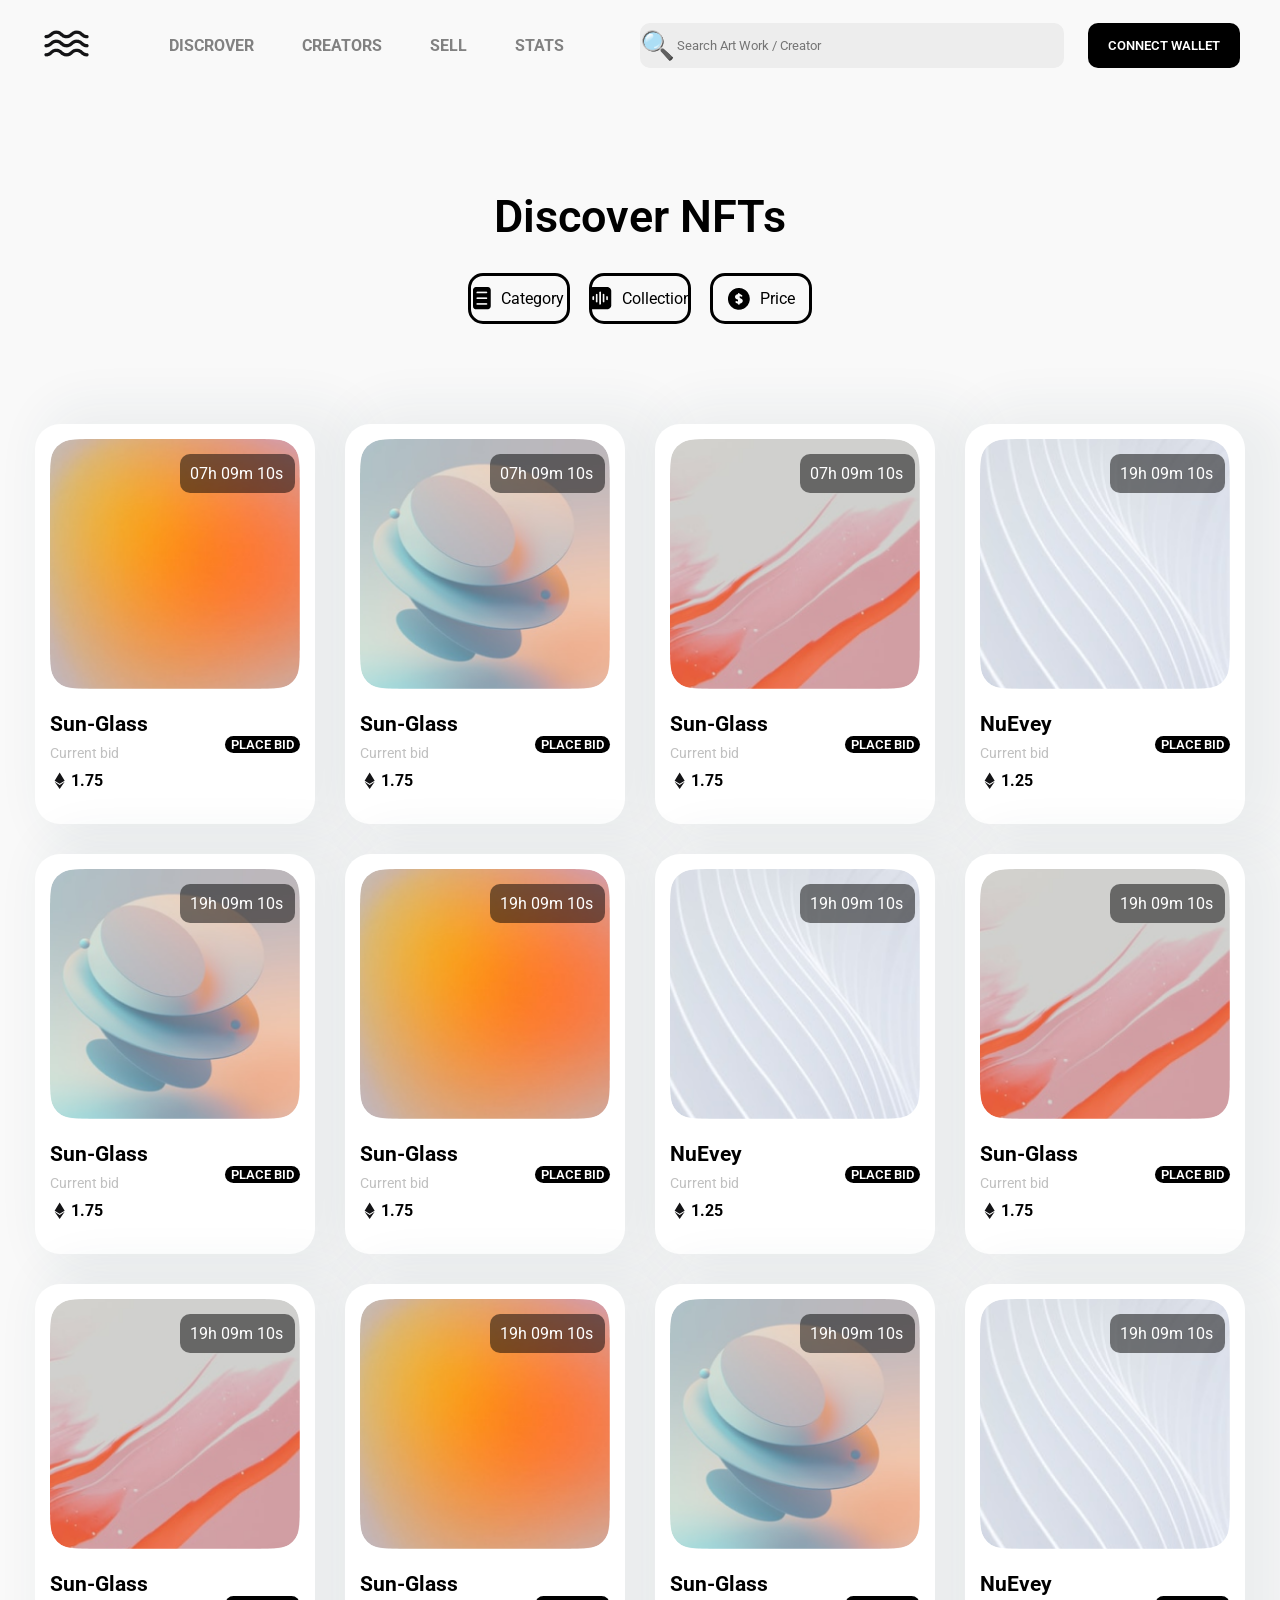
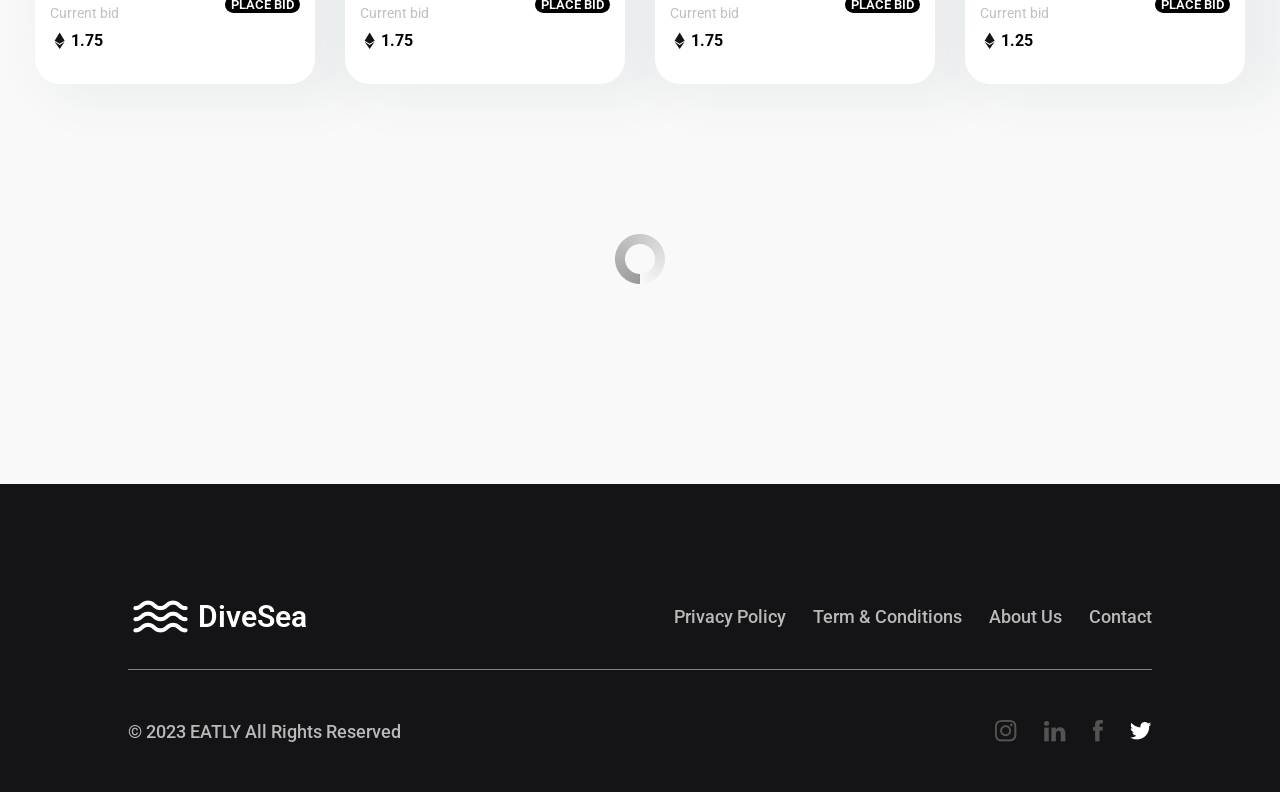
==== Main/discorver.html @ b4e40f57 "first commit" ====
<!DOCTYPE html>
<html lang="en">
<head>
    <meta charset="UTF-8">
    <meta name="viewport" content="width=device-width, initial-scale=1.0">
    <title>Discover NFTs</title>
    <link rel="stylesheet" href="static/styles/discrover.css">
    <script defer src="static/js/discover.js"></script>
    <link rel="icon" href="logo.png" type="image/x-icon">
</head>
<body>
    <div class="header">
        <div class="header__logo">
            <a href="DiveSea.html"><img src="static/imgs/logo.png" alt="..."></a>
        </div>
        <div class="header__nav">
            <a href=""><span>DISCROVER</span></a>
            <a href="productDetail.html"><span>CREATORS</span></a>
            <a href=""><span>SELL</span></a>
            <a href=""><span>STATS</span></a>
        </div>
        <div class="right-block">
            <div class="search">
                🔍
                <input type="text" placeholder="Search Art Work / Creator">
            </div>
            <button>CONNECT WALLET</button>
        </div>
        <button class="header__burger" id="burgerBtn">
            <span></span>
            <span></span>
            <span></span>
        </button>
    </div>
    <div class="header__dropdown" id="dropdown">
        <nav>
            <a href=""><span>DISCROVER</span></a>
            <a href=""><span>CREATORS</span></a>
            <a href=""><span>SELL</span></a>
            <a href=""><span>STATS</span></a>
        </nav>
    </div>
    <div class="main">
        <span>Discover NFTs</span>
        <div class="three-blocks">
            <span><img src="static/imgs/category.png" alt="">Category</span>
            <span><img src="static/imgs/collection.png" alt="">Collection</span>
            <span><img src="static/imgs/price.png" alt="">Price</span>
        </div>
        <div class="main__grid">
            <div class="Slider1">
                <img class="slide1" src="static/imgs/slider1.png" alt="Загрузка">
                <h1 class="Nameslide">Sun-Glass</h1>
                <div class="Current">
                    Current bid
                </div>
                <img class="romb" src="static/imgs/romb.svg" alt="..."><p class="ratio"> <b>1.75</b></p>
                <button class="buttonslider">PLACE BID</button>
                <div class="timer"></div>
            </div>
            <div class="Slider2">
                <img class="slide2" src="static/imgs/slider2.png" alt="Загрузка">
                <h1 class="Nameslide">Sun-Glass</h1>
                <div class="Current">
                    Current bid
                </div>
                <img class="romb" src="static/imgs/romb.svg" alt="..."><p class="ratio"> <b>1.75</b></p>
                <button class="buttonslider">PLACE BID</button>
                <div class="timer"></div>
            </div>
            <div class="Slider3">
                <img class="slide3" src="static/imgs/slider3.png" alt="Загрузка">
                <h1 class="Nameslide">Sun-Glass</h1>
                <div class="Current">
                    Current bid
                </div>
                <img class="romb" src="static/imgs/romb.svg" alt="..."><p class="ratio"> <b>1.75</b></p>
                <button class="buttonslider">PLACE BID</button>
                <div class="timer"></div>
            </div>
            <div class="Slider4">
                <img class="slide4" src="static/imgs/slider4.png" alt="Загрузка">
                <h1 class="Nameslide">NuEvey</h1>
                <div class="Current">
                    Current bid
                </div>
                <img class="romb" src="static/imgs/romb.svg" alt="..."><p class="ratio"> <b>1.25</b></p>
                <button class="buttonslider">PLACE BID</button>
                <div class="timer"></div>
            </div>
            <div class="Slider2">
                <img class="slide2" src="static/imgs/slider2.png" alt="Загрузка">
                <h1 class="Nameslide">Sun-Glass</h1>
                <div class="Current">
                    Current bid
                </div>
                <img class="romb" src="static/imgs/romb.svg" alt="..."><p class="ratio"> <b>1.75</b></p>
                <button class="buttonslider">PLACE BID</button>
                <div class="timer"></div>
            </div>
            <div class="Slider1">
                <img class="slide1" src="static/imgs/slider1.png" alt="Загрузка">
                <h1 class="Nameslide">Sun-Glass</h1>
                <div class="Current">
                    Current bid
                </div>
                <img class="romb" src="static/imgs/romb.svg" alt="..."><p class="ratio"> <b>1.75</b></p>
                <button class="buttonslider">PLACE BID</button>
                <div class="timer"></div>
            </div>
            <div class="Slider4">
                <img class="slide4" src="static/imgs/slider4.png" alt="Загрузка">
                <h1 class="Nameslide">NuEvey</h1>
                <div class="Current">
                    Current bid
                </div>
                <img class="romb" src="static/imgs/romb.svg" alt="..."><p class="ratio"> <b>1.25</b></p>
                <button class="buttonslider">PLACE BID</button>
                <div class="timer"></div>
            </div>
            <div class="Slider3">
                <img class="slide3" src="static/imgs/slider3.png" alt="Загрузка">
                <h1 class="Nameslide">Sun-Glass</h1>
                <div class="Current">
                    Current bid
                </div>
                <img class="romb" src="static/imgs/romb.svg" alt="..."><p class="ratio"> <b>1.75</b></p>
                <button class="buttonslider">PLACE BID</button>
                <div class="timer"></div>
            </div>
            <div class="Slider3">
                <img class="slide3" src="static/imgs/slider3.png" alt="Загрузка">
                <h1 class="Nameslide">Sun-Glass</h1>
                <div class="Current">
                    Current bid
                </div>
                <img class="romb" src="static/imgs/romb.svg" alt="..."><p class="ratio"> <b>1.75</b></p>
                <button class="buttonslider">PLACE BID</button>
                <div class="timer"></div>
            </div>
            <div class="Slider1">
                <img class="slide1" src="static/imgs/slider1.png" alt="Загрузка">
                <h1 class="Nameslide">Sun-Glass</h1>
                <div class="Current">
                    Current bid
                </div>
                <img class="romb" src="static/imgs/romb.svg" alt="..."><p class="ratio"> <b>1.75</b></p>
                <button class="buttonslider">PLACE BID</button>
                <div class="timer"></div>
            </div>
            <div class="Slider2">
                <img class="slide2" src="static/imgs/slider2.png" alt="Загрузка">
                <h1 class="Nameslide">Sun-Glass</h1>
                <div class="Current">
                    Current bid
                </div>
                <img class="romb" src="static/imgs/romb.svg" alt="..."><p class="ratio"> <b>1.75</b></p>
                <button class="buttonslider">PLACE BID</button>
                <div class="timer"></div>
            </div>
            <div class="Slider4">
                <img class="slide4" src="static/imgs/slider4.png" alt="Загрузка">
                <h1 class="Nameslide">NuEvey</h1>
                <div class="Current">
                    Current bid
                </div>
                <img class="romb" src="static/imgs/romb.svg" alt="..."><p class="ratio"> <b>1.25</b></p>
                <button class="buttonslider">PLACE BID</button>
                <div class="timer"></div>
            </div>
        </div>
        <img src="static/imgs/Loading.png" alt="" style="margin-bottom: 200px;">
    </div>
    
    <div class="footer">
        <div class="footer__inner">
            <div class="footer-top">
                <div class="footer-left-block">
                    <img src="static/imgs/logo-footer.png" alt="">
                    <span>DiveSea</span>
                </div>
                <div class="footer-right-block">
                    <span>Privacy Policy</span>
                    <span>Term & Conditions</span>
                    <span>About Us</span>
                    <span>Contact</span>
                </div>
            </div>
            <div class="footer-bottom">
                <div class="footer-left-block">
                    <span>© 2023 EATLY All Rights Reserved</span>
                </div>
                <div class="footer-right-block">
                    <img src="static/imgs/instagram.png" alt="">
                    <img src="static/imgs/in.png" alt="">
                    <img src="static/imgs/facebook.png" alt="">
                    <img src="static/imgs/twitter.png" alt="">
                </div>
            </div>
        </div>
    </div>
</body>
</html>
---- Main/static/styles/discrover.css ----
@import url('https://fonts.googleapis.com/css2?family=Chakra+Petch:ital,wght@0,300;0,400;0,500;0,600;0,700;1,300;1,400;1,500;1,600;1,700&family=Roboto:ital,wght@0,100..900;1,100..900&display=swap');

*{
    font-family: 'Roboto', sans-serif;
}

body{
    background-color: rgba(249, 249, 249, 1);
    margin: 0;
    padding: 0;
}

.Slider1,
.Slider2,
.Slider3,
.Slider4{
    height: 400px;
    width: 280px;
    border-radius: 25px;
    position: relative; 
    background-color: white;
    box-shadow: 25px -1px 49px 19px rgba(34, 60, 80, 0.06);
}

.slide1,
.slide2,
.slide3,
.slide4 {
    position: relative;
    top: 15px;
    left: 15px;
    width: 250px;
    height: 250px;
    border-radius: 25px;
    background-color: white;
}

.Nameslide{
    position: relative;
    top: 20px;
    left: 15px;
    font-size: 21px;
    width: 100px;
}

.Current{
    position: relative;
    left: 15px;
    top: 15px;
    color: #c0c0c0;
    font-size: 14px;
    width: 100px;
}

.ratio{
    position: relative;
    left: 36px;
    bottom: 15px;
    font-size: 16px;
    width: 80px;
}

.romb{
    width: 20px;
    height: 20px;
    position: relative;
    left: 15px;
    top: 25px;
}

.buttonslider{
    float: right;
    position: relative;
    bottom: 85px;
    right: 15px;
    background-color: black;
    color: white;
    border-radius: 15px;
    transition: all 0.3s ease;
    width: auto;
    height: auto;
}

.buttonslider:hover{
    background-color: #1671cd;
    color: black;
    transform: translateY(-2px);
    box-shadow: 0 4px 8px rgba(0, 0, 0, 0.1);
}

.timer{
    position: absolute;
    top: 30px;    
    right: 20px;
    background-color: rgba(0, 0, 0, 0.5);
    color: white;
    border-radius: 10px;
    padding-top: 10px;
    padding-bottom: 10px;
    padding-left: 10px;
    width: 105px;
}


.header {
    width: 100%;
    max-width: 1200px;
    margin: 0 auto;
    height: 10vh;
    display: flex;
    align-items: center;
    justify-content: space-around;
    margin-bottom: 100px;
}

.header__logo img {
    width: 100%;
    height: auto;
}

.header__nav {
    display: flex;
    align-items: center;
    gap: 48px;
    flex: 1;
    justify-content: center;
}

a{
    text-decoration: none;
}

.header__nav span{
    font-size: 16px;
    font-weight: bold;
    color: #818181;
    cursor: pointer;
    transition: color 0.5s;
}

.header__nav a:hover span {
    color: #1a1a1a;
}

.header__burger {
    display: none;
    flex-direction: column;
    justify-content: center;
    align-items: center;
    gap: 5px;
    width: 44px;
    height: 44px;
    background: transparent;
    cursor: pointer;
    padding: 8px;
    position: relative;
    z-index: 10;
    background-size: 1px 1px, calc(100% - 2px) 1px, 1px 1px, 1px calc(100% - 2px);
    background-position: top left, top center, top right, center right,
                         bottom right, bottom center, bottom left, center left;
    background-repeat: no-repeat;
}
 

.header__burger span {
    display: block;
    width: 18px;
    height: 2px;
    background: #d1d1d1;
    border-radius: 2px;
    transition: transform 0.3s ease, opacity 0.3s ease, width 0.3s ease;
    transform-origin: center;
    pointer-events: none;
}
 
.header__burger.open span:nth-child(1) { transform: translateY(7px) rotate(45deg); }
.header__burger.open span:nth-child(2) { opacity: 0; width: 0; }
.header__burger.open span:nth-child(3) { transform: translateY(-7px) rotate(-45deg); }

.header__dropdown {
    position: fixed;
    top: 0;
    left: 0;
    width: 100%;
    height: auto;
    background-color: (128, 128, 128, 0.7);
    backdrop-filter: blur(14px);
    -webkit-backdrop-filter: blur(14px);
    z-index: 9;
    max-width: 0;
    overflow: hidden;
    transition: max-width 0.4s ease;
    border-bottom: 1px solid rgba(255,255,255, 1);
}
 
.header__dropdown.open {
    max-width: 100%;
}
 
.header__dropdown nav {
    display: flex;
    flex-direction: column;
    padding: 90px 24px 32px;
    gap: 2px;
}
 
.header__dropdown nav a {
    display: block;
    font-size: 17px;
    font-weight: 600;
    color: black;
    text-decoration: none;
    padding: 14px 12px;
    border-bottom: 1px solid rgba(255,255,255,0.07);
    transition: color 0.25s, padding-left 0.25s;
}

.right-block {
    display: flex;
    align-items: center;
    width: 50%;
    height: 10vh;
    gap: 24px;
}

.search {
    display: flex;
    align-items: center;
    background: rgba(237, 237, 237, 1);
    border-radius: 10px;
    width: 100%;
    height: 5vh;
    font-size: 28px;
}

.search input {
    background: transparent;
    border: none;
    font-size: 13px;
    width: 100%;
}

button {
    background: black;
    border: none;
    color: white;
    width: 35%;
    border-radius: 10px;
    font-weight: 600;
    cursor: pointer;
    white-space: nowrap;
    height: 5vh;
}

.main{
    display: flex;
    flex-direction: column;
    align-items: center;
}

.main > span{
    font-size: 45px;
    font-weight: 600;
    margin-bottom: 30px;
}

.three-blocks{
    display: flex;
    width: 30%;
    justify-content: center;
    gap: 5%;
}

.three-blocks span{
    display: flex;
    align-items: center;   
    justify-content: center;
    border: 3px solid black;
    border-radius: 15px;
    width: 25%;
    height: 5vh;
    gap: 10px;
    margin-bottom: 100px;
}

.main__grid{
    display: grid;
    grid-template-columns: repeat(4, 1fr);
    grid-template-rows: repeat(3, 1fr);
    gap: 30px;
    margin-bottom: 150px;
}

.footer{
    width: 100%;
    background-color: rgba(20, 20, 22, 1);
    display: flex;
    justify-content: center;
    padding-top: 100px;
}

.footer__inner{
    width: 80%;
}

.footer-top{
    display: flex;
    align-items: center;
    justify-content: space-between;
    margin-bottom: 50px;
    padding-bottom: 20px;
    border-bottom: 1px solid rgba(129, 129, 129, 1);
}

.footer-left-block{
    display: flex;
    justify-content: center;
    align-items: center;
    gap: 5px;
}

.footer-left-block > span{
    color: white;
    font-weight: 600;
    font-size: 30px;
}

.footer-right-block{
    display: flex;
    justify-content: center;
    align-items: center;
    gap: 27px;
}

.footer-right-block > span{
    color: rgba(185, 185, 185, 1);
    font-weight: 500;
    font-size: 18px;
}

.footer-bottom{
    display: flex;
    align-items: center;
    justify-content: space-between;
    margin-bottom: 50px;
}

.footer-bottom > .footer-left-block > span{
    color: rgba(185, 185, 185, 1);
    font-weight: 500;
    font-size: 18px;
}

@media (max-width: 1100px) {
    .main__grid {
        grid-template-columns: repeat(2, 1fr);
        grid-template-rows: auto;
    }

    .three-blocks {
        width: 60%;
    }

    .Slider1, .Slider2, .Slider3, .Slider4 {
        width: 100%;
    }

    .slide1, .slide2, .slide3, .slide4 {
        width: calc(100% - 30px);
    }
}

@media (max-width: 768px) {

    .header__nav { display: none; }
    .right-block { display: none; }

    .header__burger{ display: flex; }
    .header__dropdown { display: flex; }

    .header {
        justify-content: space-between;
        margin-bottom: 40px;
        height: 64px;
    }

    .main > span {
        font-size: 28px;
        text-align: center;
        padding: 0 16px;
    }

    .three-blocks {
        width: 90%;
        gap: 3%;
    }

    .three-blocks span {
        width: auto;
        font-size: 13px;
        padding: 0 12px;
        margin-bottom: 40px;
    }

    .main__grid {
        grid-template-columns: 1fr;
        grid-template-rows: auto;
        gap: 24px;
        padding: 0 16px;
        margin-bottom: 80px;
        width: 100%;
        max-width: 1200px;
        padding: 0 20px;
        box-sizing: border-box
    }

    .Slider1, .Slider2, .Slider3, .Slider4 {
        width: 100%;
        height: auto;
        padding-bottom: 20px;
    }

    .slide1, .slide2, .slide3, .slide4 {
        width: calc(100% - 30px);
        height: 220px;
    }


    .footer {
        padding-top: 48px;
    }

    .footer__inner {
        width: 90%;
    }

    .footer-top {
        flex-direction: column;
        align-items: flex-start;
        gap: 32px;
        margin-bottom: 32px;
        padding-bottom: 24px;
    }

    .footer-left-block > span {
        font-size: 22px;
    }

    .footer-right-block {
        flex-direction: column;
        align-items: flex-start;
        gap: 20px;
    }

    .footer-right-block > span {
        font-size: 15px;
        letter-spacing: 1px;
        text-transform: uppercase;
        font-weight: 600;
    }

    .footer-bottom {
        flex-direction: row;
        align-items: center;
        justify-content: space-between;
        margin-bottom: 40px;
        gap: 0;
    }

    .footer-bottom > .footer-left-block > span {
        font-size: 13px;
    }
}

@media (max-width: 400px) {
    .three-blocks span {
        font-size: 11px;
        padding: 0 8px;
    }
}
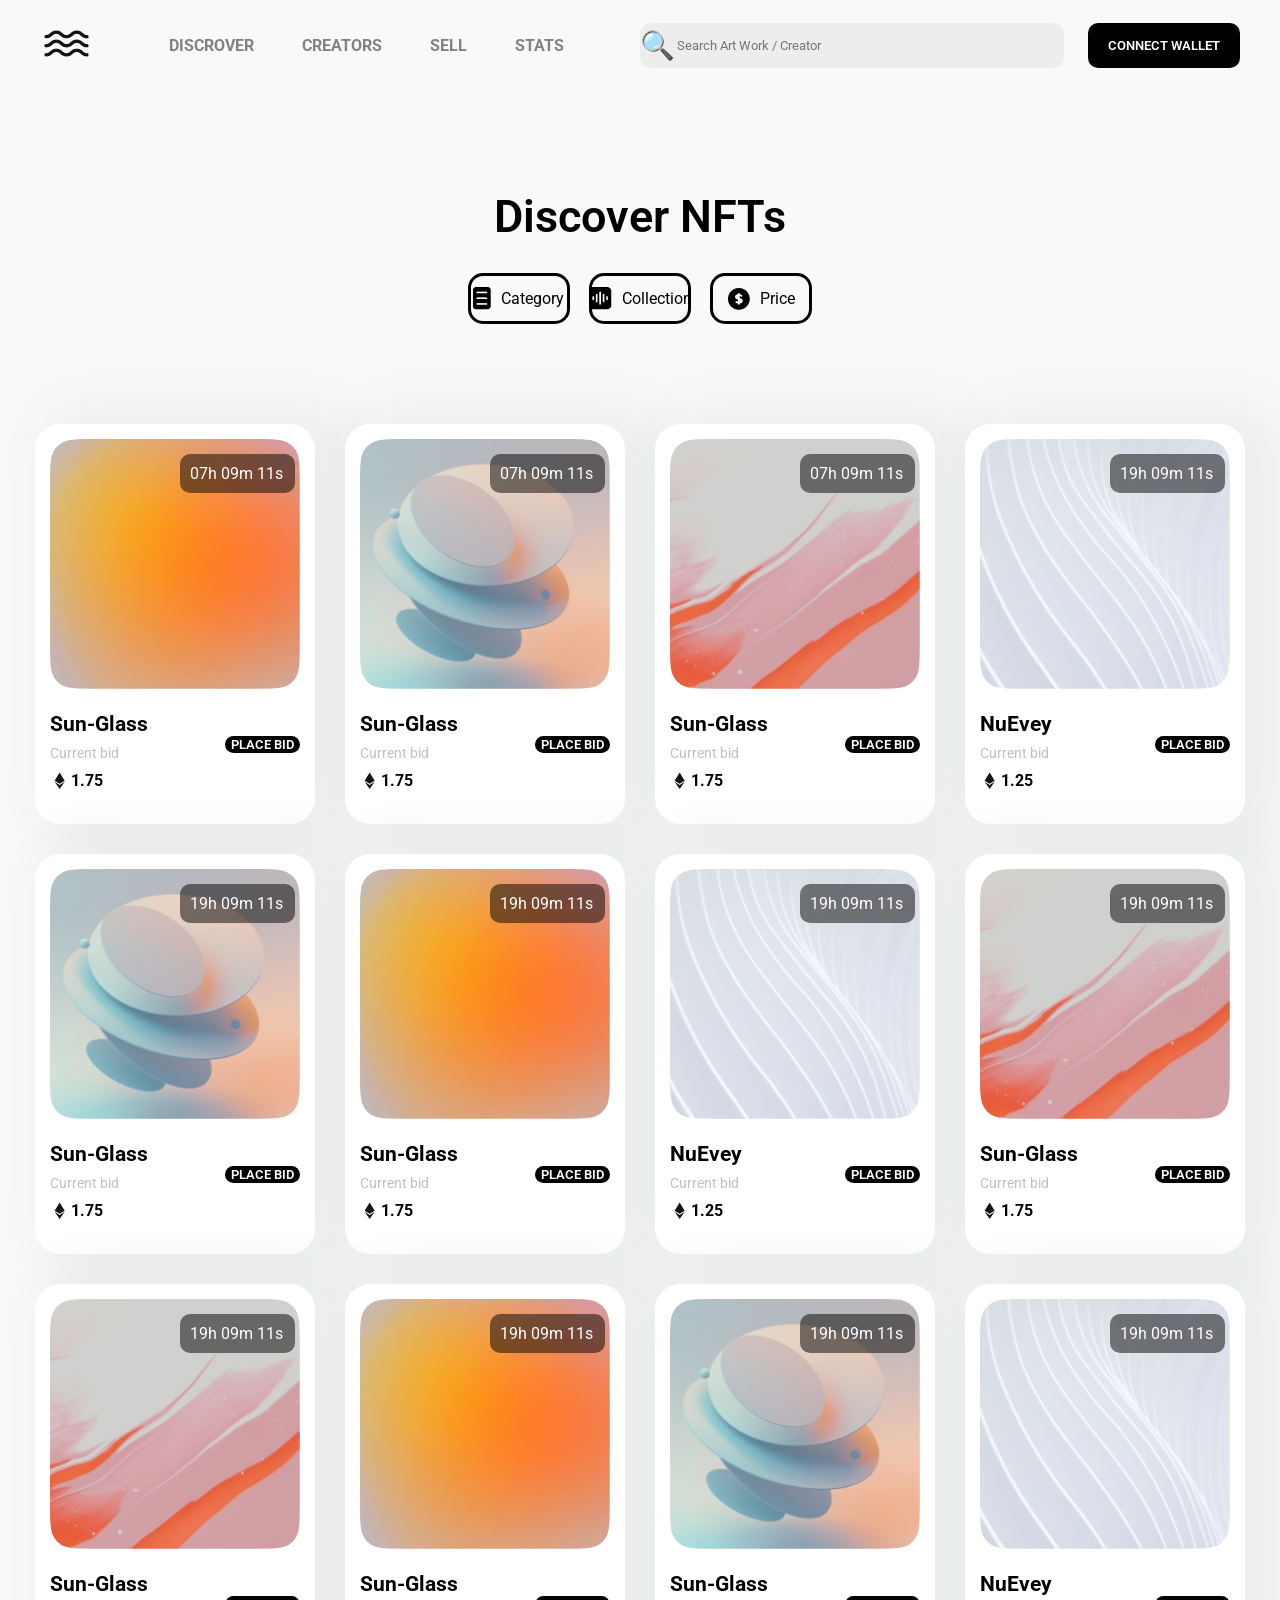
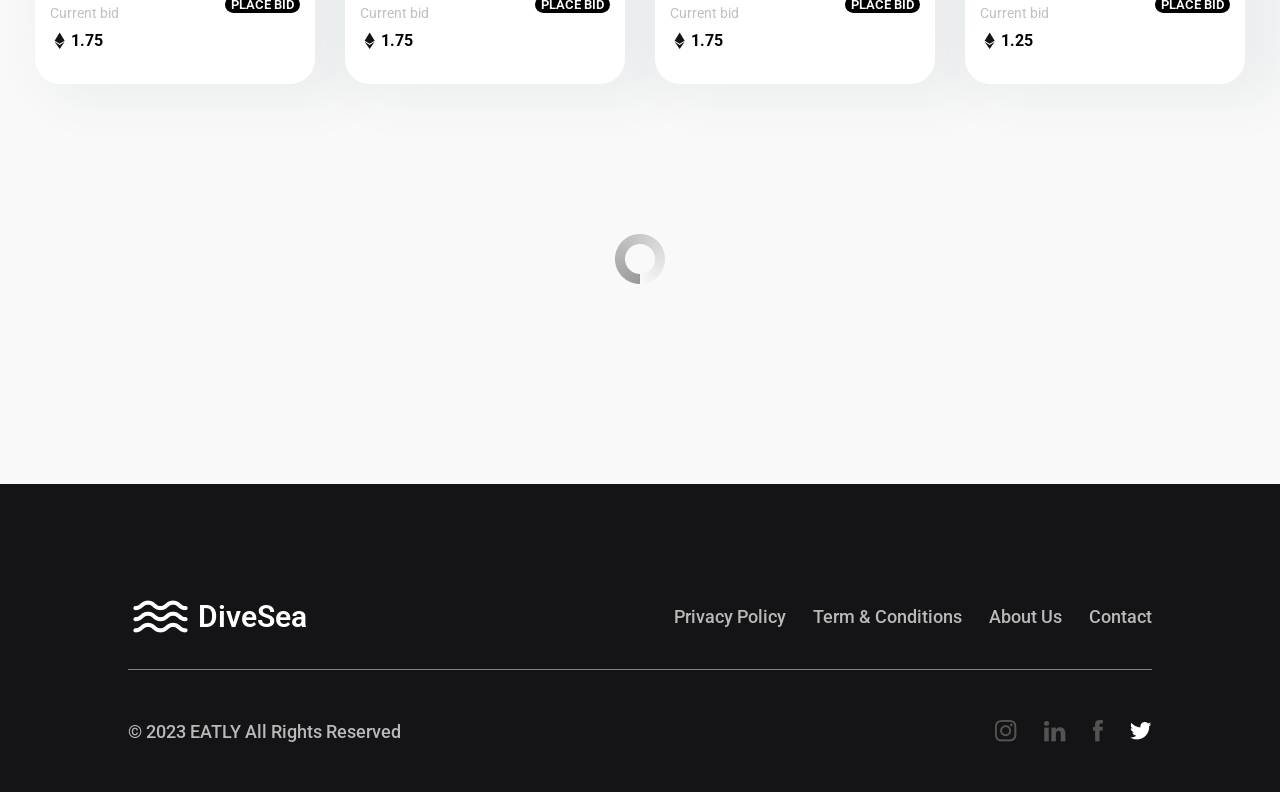
==== commit 55a2d671: "third commit" ====
--- a/Main/discorver.html
+++ b/Main/discorver.html
@@ -11,7 +11,7 @@
 <body>
     <div class="header">
         <div class="header__logo">
-            <a href="DiveSea.html"><img src="static/imgs/logo.png" alt="..."></a>
+            <a href="index.html"><img src="static/imgs/logo.png" alt="..."></a>
         </div>
         <div class="header__nav">
             <a href=""><span>DISCROVER</span></a>
